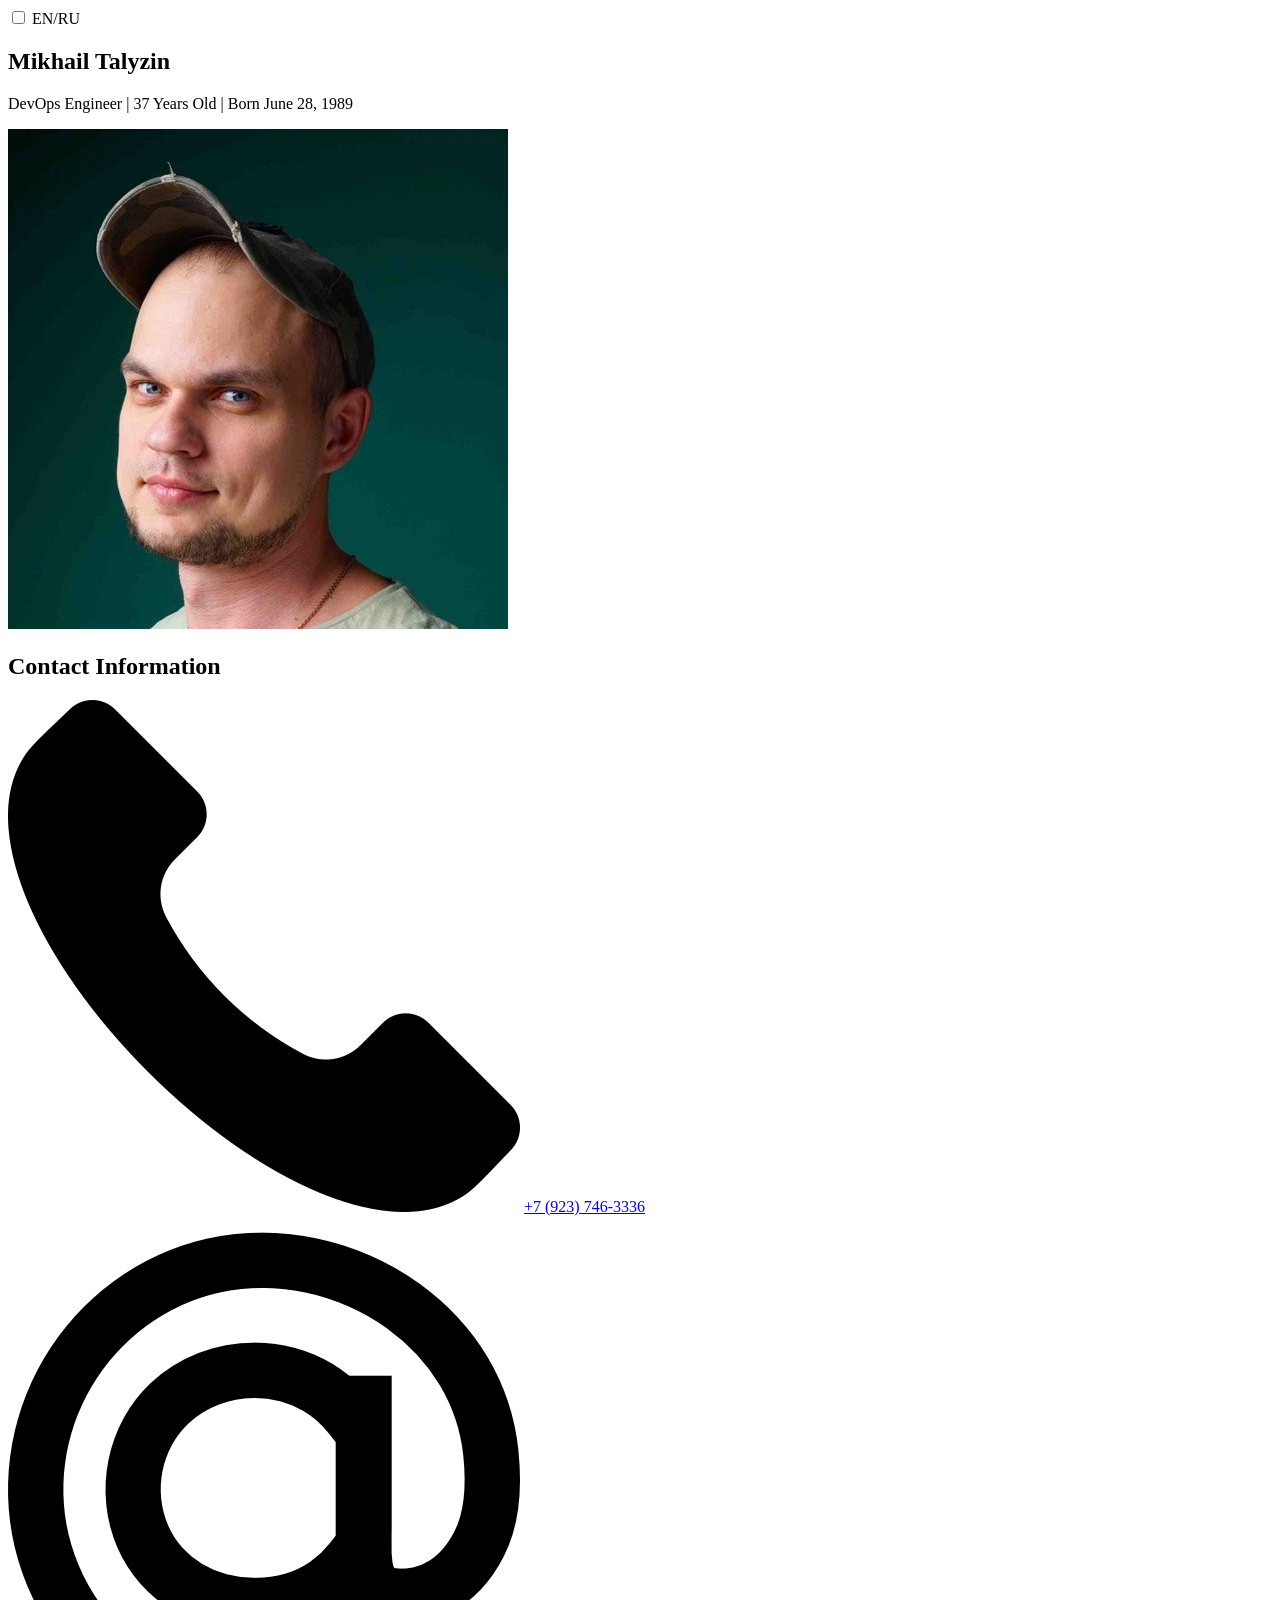
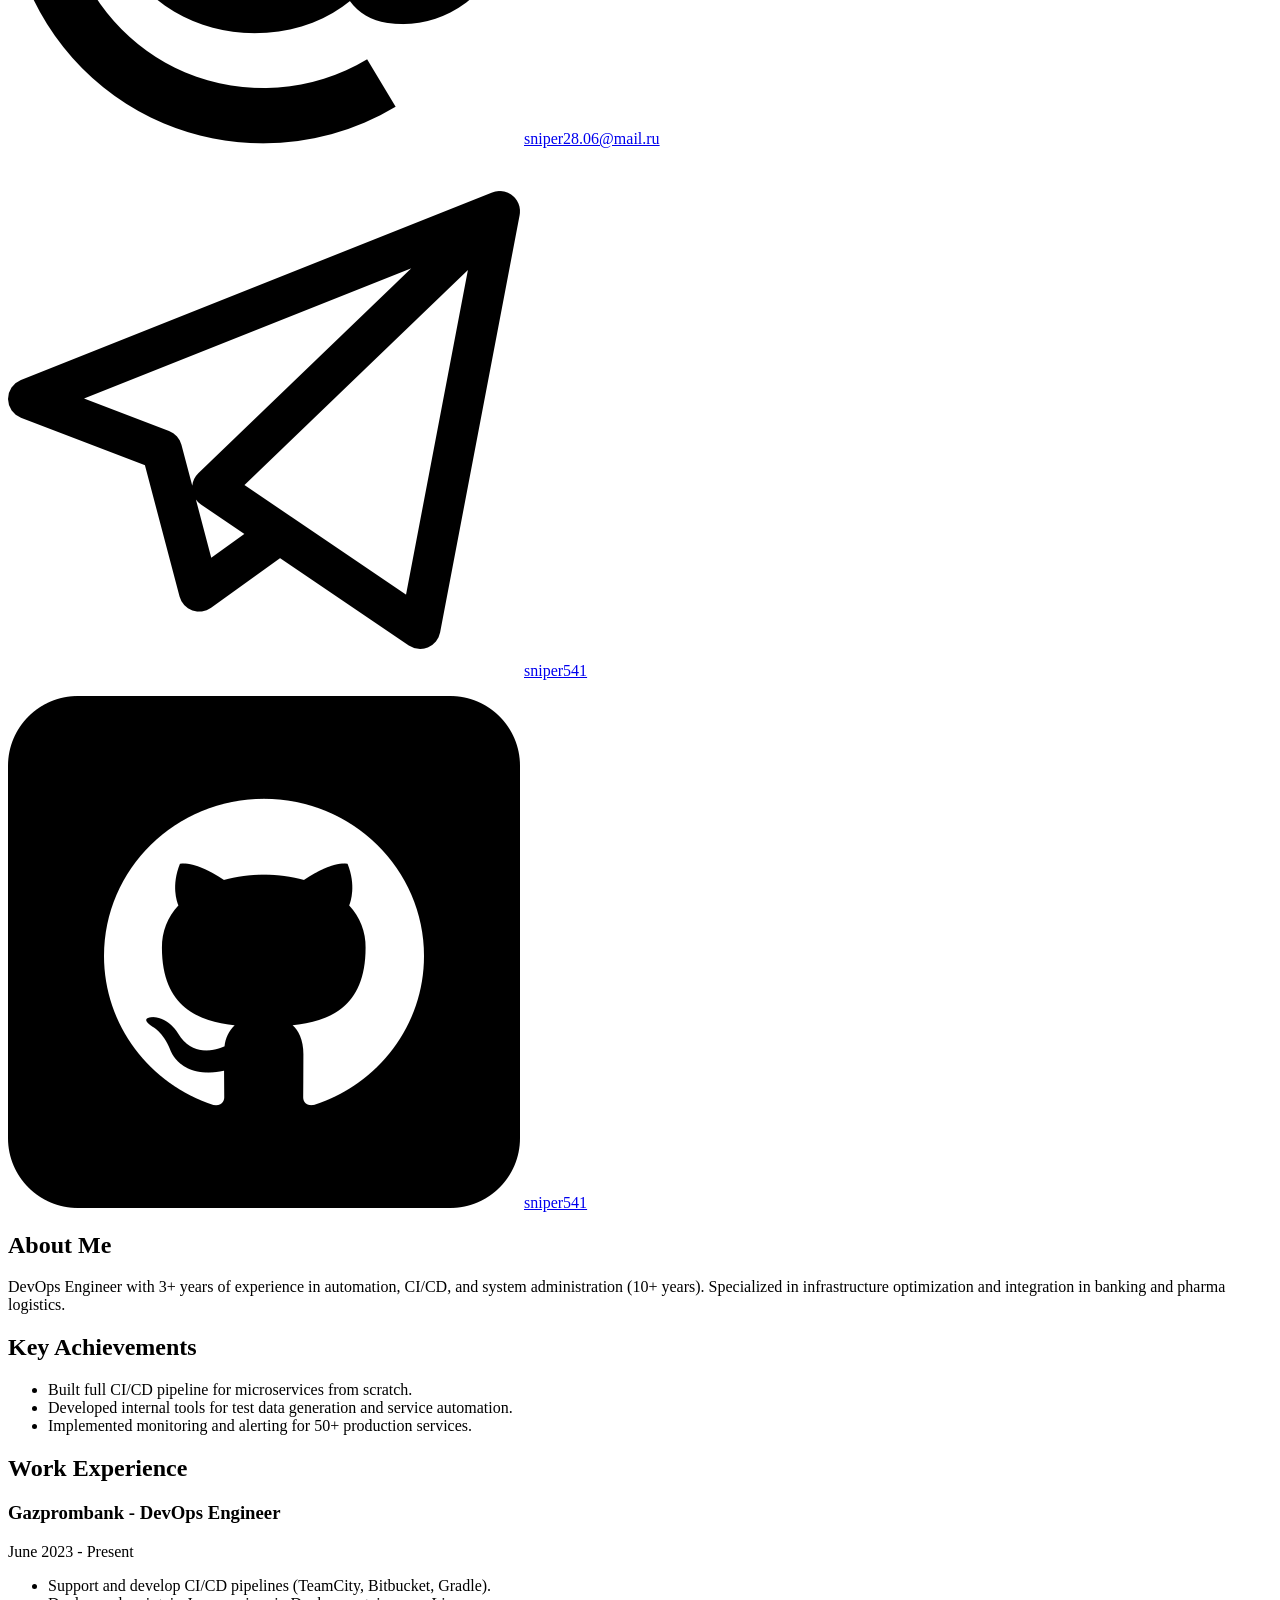
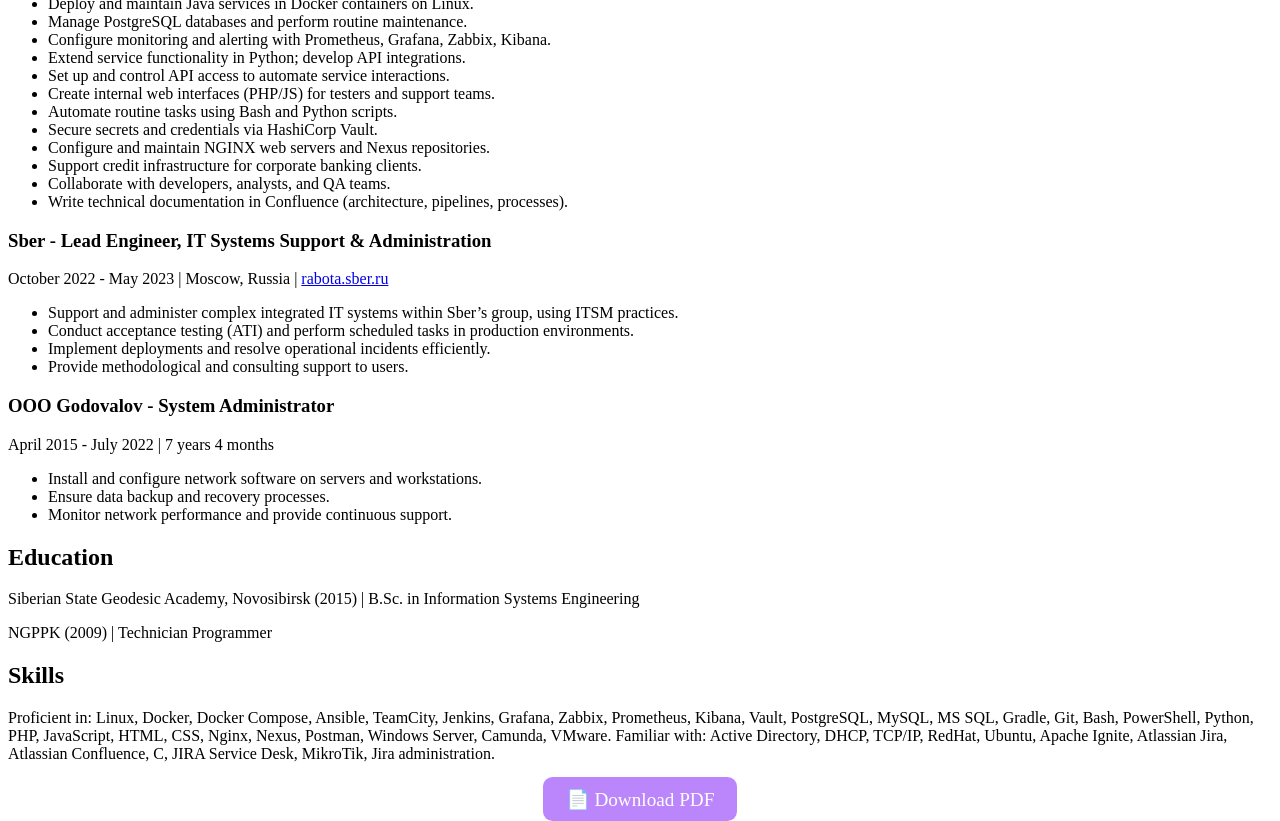
==== site/sites/resume/index.html @ a0df7a13 "Initial sniper541 project" ====
<!DOCTYPE html>
<html lang="en">
<head>
    <meta charset="UTF-8">
    <meta name="viewport" content="width=device-width, initial-scale=1.0">
    <title>Mikhail Talyzin - Resume</title>
    <link href="https://fonts.googleapis.com/css2?family=Roboto:wght@300;400;700&family=Montserrat:wght@400;700&display=swap" rel="stylesheet">
    <link rel="stylesheet" href="/sites/resume/style.css">

<link href="https://unpkg.com/aos@2.3.1/dist/aos.css" rel="stylesheet">
<script src="https://unpkg.com/aos@2.3.1/dist/aos.js"></script>
<script>AOS.init();</script>


<style>
    [data-aos] {
        opacity: 1 !important;
        transform: none !important;
    }
</style>

</head>
<body class="dark-theme">
    <!-- Переключатель языка -->
    <div class="language-toggle">
        <label class="switch">
            <input type="checkbox" id="language-switch">
            <span class="slider"></span>
        </label>
        <span class="language-label">EN/RU</span>
    </div>
    <div class="container">
        <div class="top-row">
            <aside class="loft-aside">
                <header class="loft-header">
                    <h1 class="loft-title" data-en="Mikhail Talyzin" data-ru="Талызин Михаил">Mikhail Talyzin</h1>
                    <p id="age" class="loft-text" data-en="DevOps Engineer | <span class='dynamic-age'></span> Years Old | Born June 28, 1989" data-ru="DevOps-инженер | <span class='dynamic-age'></span> лет | Родился 28 июня 1989 года">DevOps Engineer | <span class="dynamic-age"></span> Years Old | Born June 28, 1989</p>
                </header>
                <div class="photo-frame">
                    <img src="img/photo.jpg" alt="Mikhail Talyzin" class="profile-photo">
                </div>
                <div class="contact-info loft-section">
                    <h2 class="loft-subtitle" data-en="Contact Information" data-ru="Контактная информация">Contact Information</h2>
                    <p><img src="img/phone.png" alt="Phone" class="icon"> <a href="tel:+79237463336" class="contact-link">+7 (923) 746-3336</a></p>
                    <p><img src="img/mail.png" alt="Email" class="icon"> <a href="mailto:sniper28.06@mail.ru" class="contact-link">sniper28.06@mail.ru</a></p>
                    <p><img src="img/telegram.png" alt="Telegram" class="icon"> <a href="https://t.me/sniper541" class="contact-link">sniper541</a></p>
                    <p><img src="img/github.png" alt="Github" class="icon"> <a href="https://github.com/sniper541" class="contact-link">sniper541</a></p>
                </div>
            </aside>
        </div>
        <main class="loft-main">
            <section id="about" class="loft-section" data-aos="fade-up"" data-aos="fade-up">
                <h2 class="loft-subtitle" data-en="About Me" data-ru="О себе">About Me</h2>
                <p class="loft-text" data-en="DevOps Engineer with 3+ years of experience in automation, CI/CD, and system administration (10+ years). Specialized in infrastructure optimization and integration in banking and pharma logistics." data-ru="DevOps-инженер с опытом более 3 лет в автоматизации, CI/CD и более 10 лет в системном администрировании. Специализация — оптимизация инфраструктуры и интеграции в банковской и фарм-логистике.">
                    DevOps Engineer with 3+ years...
                </p>
            </section>
            <section id="achievements" class="loft-section" data-aos="fade-up"" data-aos="fade-up">
                <h2 class="loft-subtitle" data-en="Key Achievements" data-ru="Ключевые достижения">Key Achievements</h2>
                <ul>
                    <li data-en="Built full CI/CD pipeline for microservices from scratch." data-ru="Построил CI/CD пайплайн для микросервисов с нуля.">Built full CI/CD pipeline for microservices from scratch.</li>
                    <li data-en="Developed internal tools for test data generation and service automation." data-ru="Разработал внутренние инструменты для генерации тестовых данных и автоматизации сервисов.">Developed internal tools...</li>
                    <li data-en="Implemented monitoring and alerting for 50+ production services." data-ru="Настроил мониторинг и алертинг для 50+ продакшн-сервисов.">Implemented monitoring and alerting...</li>
                </ul>
            </section>
            <section id="experience" class="loft-section" data-aos="fade-up" experience">
                <h2 class="loft-subtitle" data-en="Work Experience" data-ru="Опыт работы">Work Experience</h2>
                <div class="job">
                    <h3 class="loft-job-title" data-en="Gazprombank - DevOps Engineer" data-ru="Газпромбанк - DevOps инженер">Gazprombank - DevOps Engineer</h3>
                    <p class="loft-job-date">June 2023 - Present</p>
                    <ul>
                        <li data-en="Support and develop CI/CD pipelines (TeamCity, Bitbucket, Gradle)." data-ru="Поддержка и развитие CI/CD пайплайнов (TeamCity, Bitbucket, Gradle).">Support and develop CI/CD pipelines (TeamCity, Bitbucket, Gradle).</li>
                        <li data-en="Deploy and maintain Java services in Docker containers on Linux." data-ru="Развёртывание и сопровождение Java-сервисов в Docker-контейнерах на Linux.">Deploy and maintain Java services in Docker containers on Linux.</li>
                        <li data-en="Manage PostgreSQL databases and perform routine maintenance." data-ru="Сопровождение баз данных PostgreSQL и выполнение регламентных работ.">Manage PostgreSQL databases and perform routine maintenance.</li>
                        <li data-en="Configure monitoring and alerting with Prometheus, Grafana, Zabbix, Kibana." data-ru="Настройка мониторинга и алертинга с использованием Prometheus, Grafana, Zabbix, Kibana.">Configure monitoring and alerting with Prometheus, Grafana, Zabbix, Kibana.</li>
                        <li data-en="Extend service functionality in Python; develop API integrations." data-ru="Доработка функционала сервисов на Python, разработка API-интеграций.">Extend service functionality in Python; develop API integrations.</li>
                        <li data-en="Set up and control API access to automate service interactions." data-ru="Настройка и контроль доступа к API для автоматизации взаимодействия между сервисами.">Set up and control API access to automate service interactions.</li>
                        <li data-en="Create internal web interfaces (PHP/JS) for testers and support teams." data-ru="Разработка внутренних веб-интерфейсов (PHP/JS) для тестировщиков и служб поддержки.">Create internal web interfaces (PHP/JS) for testers and support teams.</li>
                        <li data-en="Automate routine tasks using Bash and Python scripts." data-ru="Автоматизация рутинных задач с помощью скриптов Bash и Python.">Automate routine tasks using Bash and Python scripts.</li>
                        <li data-en="Secure secrets and credentials via HashiCorp Vault." data-ru="Безопасное хранение секретов и учётных данных с помощью HashiCorp Vault.">Secure secrets and credentials via HashiCorp Vault.</li>
                        <li data-en="Configure and maintain NGINX web servers and Nexus repositories." data-ru="Настройка и сопровождение веб-серверов NGINX и репозиториев Nexus.">Configure and maintain NGINX web servers and Nexus repositories.</li>
                        <li data-en="Support credit infrastructure for corporate banking clients." data-ru="Поддержка инфраструктуры кредитного контура для корпоративных клиентов банка.">Support credit infrastructure for corporate banking clients.</li>
                        <li data-en="Collaborate with developers, analysts, and QA teams." data-ru="Взаимодействие с разработчиками, аналитиками и командами QA.">Collaborate with developers, analysts, and QA teams.</li>
                        <li data-en="Write technical documentation in Confluence (architecture, pipelines, processes)." data-ru="Ведение технической документации в Confluence (архитектура, пайплайны, процессы)."></li>
                    </ul>
                </div>
                <div class="job">
                    <h3 class="loft-job-title" data-en="Sber - Lead Engineer, IT Systems Support & Administration" data-ru="Сбер - Ведущий инженер, поддержка и администрирование ИТ-систем">Sber - Lead Engineer, IT Systems Support & Administration</h3>
                    <p class="loft-job-date">October 2022 - May 2023 | Moscow, Russia | <a href="https://rabota.sber.ru/" class="loft-link" target="_blank">rabota.sber.ru</a></p>
                    <ul>
                        <li data-en="Support and administer complex integrated IT systems within Sber’s group, using ITSM practices." data-ru="Поддержка и администрирование сложных интегрированных ИТ-систем группы Сбера с использованием практик ITSM.">Support and administer complex integrated IT systems within Sber’s group, using ITSM practices.</li>
                        <li data-en="Conduct acceptance testing (ATI) and perform scheduled tasks in production environments." data-ru="Проведение приемо-сдаточных испытаний (ПСИ) и выполнение регламентных задач в производственных средах.">Conduct acceptance testing (ATI) and perform scheduled tasks in production environments.</li>
                        <li data-en="Implement deployments and resolve operational incidents efficiently." data-ru="Внедрение деплоев и оперативное устранение инцидентов в производственной среде.">Implement deployments and resolve operational incidents efficiently.</li>
                        <li data-en="Provide methodological and consulting support to users." data-ru="Методологическая и консультационная поддержка пользователей.">Provide methodological and consulting support to users.</li>
                    </ul>
                </div>
                <div class="job">
                    <h3 class="loft-job-title" data-en="OOO Godovalov - System Administrator" data-ru="ООО Годовалов - Системный администратор">OOO Godovalov - System Administrator</h3>
                    <p class="loft-job-date">April 2015 - July 2022 | 7 years 4 months</p>
                    <ul>
                        <li data-en="Install and configure network software on servers and workstations." data-ru="Установка и настройка сетевого ПО на серверах и рабочих станциях.">Install and configure network software on servers and workstations.</li>
                        <li data-en="Ensure data backup and recovery processes." data-ru="Обеспечение процессов резервного копирования и восстановления данных.">Ensure data backup and recovery processes.</li>
                        <li data-en="Monitor network performance and provide continuous support." data-ru="Мониторинг производительности сети и предоставление постоянной поддержки.">Monitor network performance and provide continuous support.</li>
                    </ul>
                </div>
            </section>
            <section id="education" class="loft-section" data-aos="fade-up" education">
                <h2 class="loft-subtitle" data-en="Education" data-ru="Образование">Education</h2>
                <p class="loft-text" data-en="Siberian State Geodesic Academy, Novosibirsk (2015) | B.Sc. in Information Systems Engineering" data-ru="Сибирская государственная геодезическая академия, Новосибирск (2015) | Инженер информационных систем">Siberian State Geodesic Academy, Novosibirsk (2015) | B.Sc. in Information Systems Engineering</p>
                <p class="loft-text" data-en="NGPPK (2009) | Technician Programmer" data-ru="НГППК (2009) | Техник-программист">NGPPK (2009) | Technician Programmer</p>
            </section>
            <section id="skills" class="loft-section" data-aos="fade-up" skills">
                <h2 class="loft-subtitle" data-en="Skills" data-ru="Навыки">Skills</h2>
                <p class="loft-text">
                    Proficient in: Linux, Docker, Docker Compose, Ansible, TeamCity, Jenkins, Grafana, Zabbix, Prometheus, Kibana, Vault, PostgreSQL, MySQL, MS SQL, Gradle, Git, Bash, PowerShell, Python, PHP, JavaScript, HTML, CSS, Nginx, Nexus, Postman, Windows Server, Camunda, VMware.
                    Familiar with: Active Directory, DHCP, TCP/IP, RedHat, Ubuntu, Apache Ignite, Atlassian Jira, Atlassian Confluence, C, JIRA Service Desk, MikroTik, Jira administration.
                </p>
            </section>
            <div style="text-align: center; margin-top: 1.5em;" data-aos="zoom-in">
                <a href="resume.pdf" class="loft-link" style="font-size: 1.2em; padding: 0.6em 1.2em; background: #bb86fc; color: white; border-radius: 0.5em; text-decoration: none;">
                    📄 Download PDF
                </a>
            </div>
        </main>
    </div>

    <script>
        // Функция для расчета актуального возраста
        function calculateAge(birthDate) {
            const birth = new Date(birthDate);
            const today = new Date();
            let age = today.getFullYear() - birth.getFullYear();
            const monthDiff = today.getMonth() - birth.getMonth();
            if (monthDiff < 0 || (monthDiff === 0 && today.getDate() < birth.getDate())) {
                age--;
            }
            return age;
        }

        // Устанавливаем актуальный возраст на основе даты рождения (June 28, 1989)
        document.addEventListener('DOMContentLoaded', () => {
            const birthDate = '1989-06-28';
            const ageElement = document.querySelector('.dynamic-age');
            if (ageElement) {
                const age = calculateAge(birthDate);
                ageElement.textContent = age; // Устанавливаем актуальный возраст (на 03.03.2025 будет 35)
            }

            // Плавная прокрутка для навигации
            const navLinks = document.querySelectorAll('.nav-link');
            navLinks.forEach(link => {
                link.addEventListener('click', (e) => {
                    e.preventDefault();
                    const targetId = link.getAttribute('href').substring(1);
                    const targetElement = document.getElementById(targetId);
                    if (targetElement) {
                        targetElement.scrollIntoView({
                            behavior: 'smooth',
                            block: 'start'
                        });
                    }
                });
            });

            // Отслеживание активной секции
            const sections = document.querySelectorAll('section[id]');
            const navItems = document.querySelectorAll('.nav-link');

            function updateActiveNav() {
                let current = '';
                sections.forEach(section => {
                    const sectionTop = section.offsetTop;
                    const sectionHeight = section.clientHeight;
                    if (window.pageYOffset >= (sectionTop - 200)) {
                        current = section.getAttribute('id');
                    }
                });

                navItems.forEach(item => {
                    item.classList.remove('active');
                    if (item.getAttribute('href') === `#${current}`) {
                        item.classList.add('active');
                    }
                });
            }

            window.addEventListener('scroll', updateActiveNav);
            updateActiveNav(); // Инициализация

            // Переключение языка
            const languageSwitch = document.getElementById('language-switch');
            const elements = document.querySelectorAll('[data-en], [data-ru]');

            function toggleLanguage() {
                const isRussian = languageSwitch.checked;
                elements.forEach(element => {
                    const enText = element.getAttribute('data-en');
                    const ruText = element.getAttribute('data-ru');
                    console.log('Переключаем язык:', { isRussian, enText, ruText }); // Логирование для отладки
                    // Обрабатываем текст для элемента с возрастом, сохраняя span для dynamic-age
                    if (element.id === 'age') {
                        const age = document.querySelector('.dynamic-age').textContent;
                        const enMatch = enText.match(/<span class='dynamic-age'><\/span>/);
                        const ruMatch = ruText.match(/<span class='dynamic-age'><\/span>/);
                        if (enMatch && ruMatch) {
                            element.innerHTML = isRussian ? 
                                ruText.replace('<span class=\'dynamic-age\'></span>', `<span class='dynamic-age'>${age}</span>`) :
                                enText.replace('<span class=\'dynamic-age\'></span>', `<span class='dynamic-age'>${age}</span>`);
                        }
                    } else {
                        element.textContent = isRussian ? ruText : enText;
                    }
                });
                document.documentElement.lang = isRussian ? 'ru' : 'en';
            }

            languageSwitch.addEventListener('change', toggleLanguage);
            toggleLanguage(); // Устанавливаем начальный язык (английский)
        });
    </script>
</body>
</html>
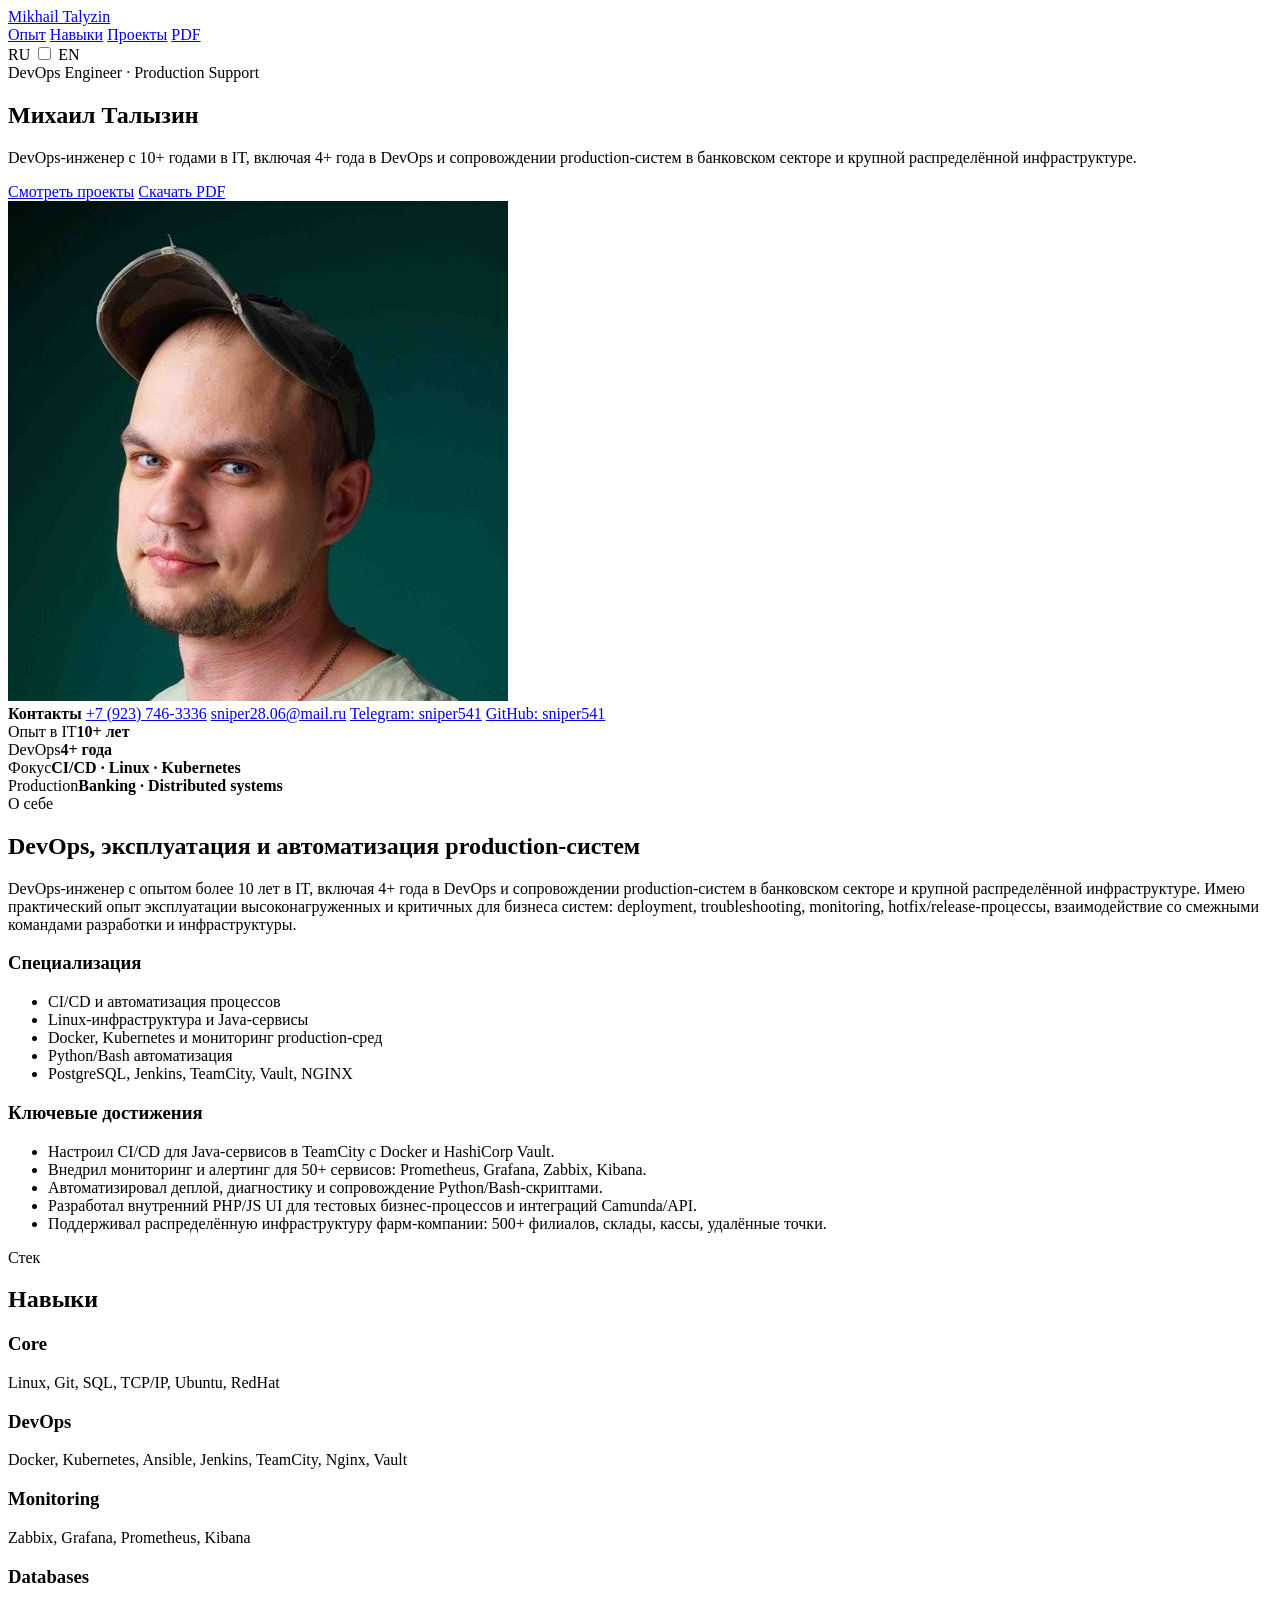
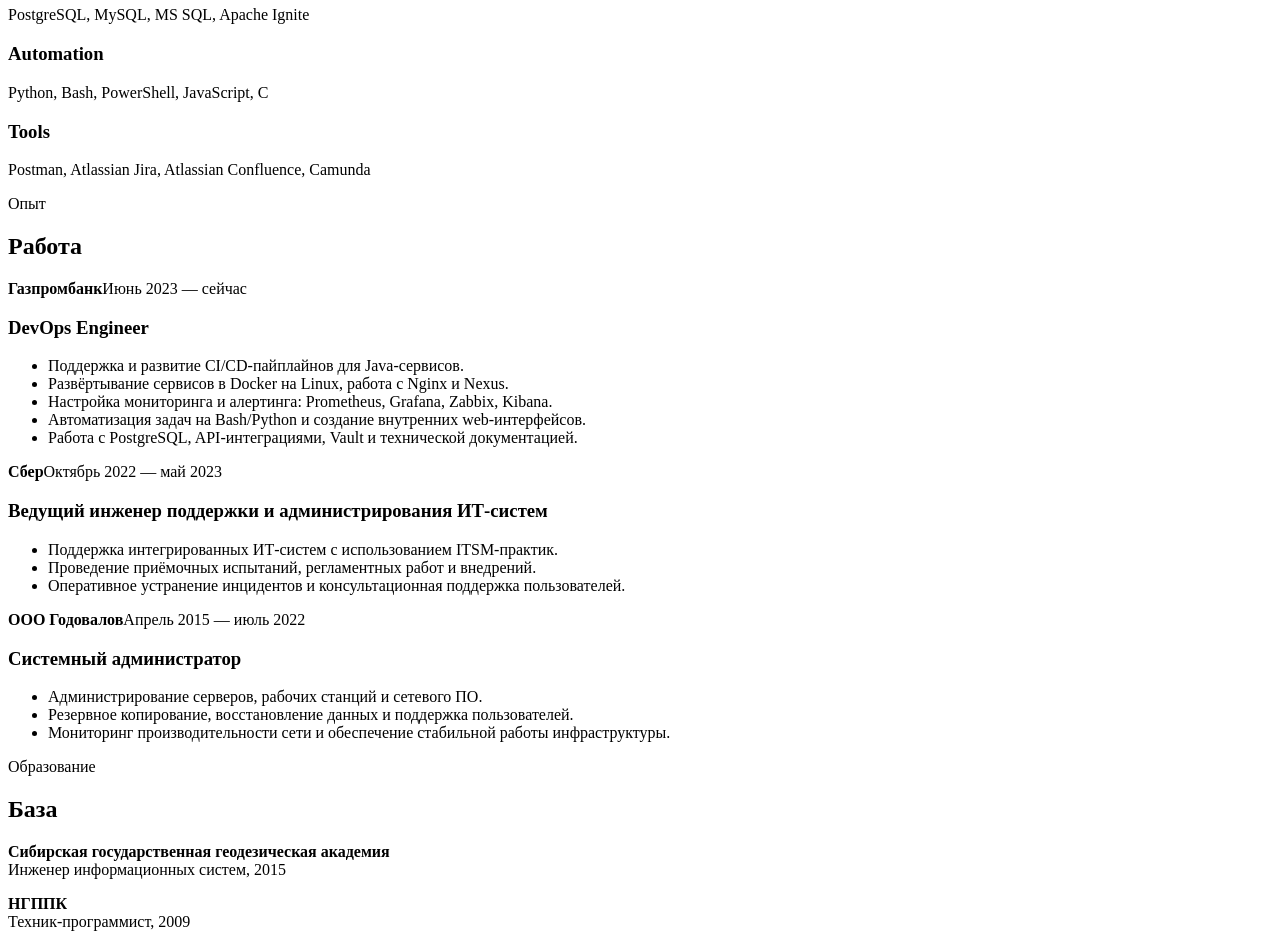
==== commit 56e91718: "new" ====
--- a/site/sites/resume/index.html
+++ b/site/sites/resume/index.html
@@ -1,222 +1,177 @@
 <!DOCTYPE html>
-<html lang="en">
+<html lang="ru">
 <head>
     <meta charset="UTF-8">
     <meta name="viewport" content="width=device-width, initial-scale=1.0">
-    <title>Mikhail Talyzin - Resume</title>
-    <link href="https://fonts.googleapis.com/css2?family=Roboto:wght@300;400;700&family=Montserrat:wght@400;700&display=swap" rel="stylesheet">
-    <link rel="stylesheet" href="/sites/resume/style.css">
+    <title>Михаил Талызин — DevOps Engineer</title>
+    <meta name="description" content="Резюме Михаила Талызина: DevOps, Linux, CI/CD, Docker, Kubernetes, мониторинг, автоматизация и production-системы.">
+    <link rel="stylesheet" href="/sites/resume/style.css?v=4">
+</head>
+<body>
+    <header class="topbar">
+        <a class="brand" href="/resume/">Mikhail Talyzin</a>
+        <nav class="topnav" aria-label="Навигация">
+            <a href="#experience" data-ru="Опыт" data-en="Experience">Опыт</a>
+            <a href="#skills" data-ru="Навыки" data-en="Skills">Навыки</a>
+            <a href="/projects/" data-ru="Проекты" data-en="Projects">Проекты</a>
+            <a href="resume.pdf">PDF</a>
+        </nav>
+        <label class="language-toggle" aria-label="Переключить язык">
+            <span>RU</span>
+            <input id="languageSwitch" type="checkbox">
+            <i></i>
+            <span>EN</span>
+        </label>
+    </header>
 
-<link href="https://unpkg.com/aos@2.3.1/dist/aos.css" rel="stylesheet">
-<script src="https://unpkg.com/aos@2.3.1/dist/aos.js"></script>
-<script>AOS.init();</script>
-
-
-<style>
-    [data-aos] {
-        opacity: 1 !important;
-        transform: none !important;
-    }
-</style>
-
-</head>
-<body class="dark-theme">
-    <!-- Переключатель языка -->
-    <div class="language-toggle">
-        <label class="switch">
-            <input type="checkbox" id="language-switch">
-            <span class="slider"></span>
-        </label>
-        <span class="language-label">EN/RU</span>
-    </div>
-    <div class="container">
-        <div class="top-row">
-            <aside class="loft-aside">
-                <header class="loft-header">
-                    <h1 class="loft-title" data-en="Mikhail Talyzin" data-ru="Талызин Михаил">Mikhail Talyzin</h1>
-                    <p id="age" class="loft-text" data-en="DevOps Engineer | <span class='dynamic-age'></span> Years Old | Born June 28, 1989" data-ru="DevOps-инженер | <span class='dynamic-age'></span> лет | Родился 28 июня 1989 года">DevOps Engineer | <span class="dynamic-age"></span> Years Old | Born June 28, 1989</p>
-                </header>
-                <div class="photo-frame">
-                    <img src="img/photo.jpg" alt="Mikhail Talyzin" class="profile-photo">
+    <main>
+        <section class="hero">
+            <div class="hero-copy">
+                <span class="eyebrow" data-ru="DevOps Engineer · Production Support" data-en="DevOps Engineer · Production Support">DevOps Engineer · Production Support</span>
+                <h1 data-ru="Михаил Талызин" data-en="Mikhail Talyzin">Михаил Талызин</h1>
+                <p class="lead" data-ru="DevOps-инженер с 10+ годами в IT, включая 4+ года в DevOps и сопровождении production-систем в банковском секторе и крупной распределённой инфраструктуре." data-en="DevOps engineer with 10+ years in IT, including 4+ years in DevOps and production support for banking systems and large distributed infrastructure.">DevOps-инженер с 10+ годами в IT, включая 4+ года в DevOps и сопровождении production-систем в банковском секторе и крупной распределённой инфраструктуре.</p>
+                <div class="hero-actions">
+                    <a class="btn primary" href="/projects/" data-ru="Смотреть проекты" data-en="View projects">Смотреть проекты</a>
+                    <a class="btn" href="resume.pdf" data-ru="Скачать PDF" data-en="Download PDF">Скачать PDF</a>
                 </div>
-                <div class="contact-info loft-section">
-                    <h2 class="loft-subtitle" data-en="Contact Information" data-ru="Контактная информация">Contact Information</h2>
-                    <p><img src="img/phone.png" alt="Phone" class="icon"> <a href="tel:+79237463336" class="contact-link">+7 (923) 746-3336</a></p>
-                    <p><img src="img/mail.png" alt="Email" class="icon"> <a href="mailto:sniper28.06@mail.ru" class="contact-link">sniper28.06@mail.ru</a></p>
-                    <p><img src="img/telegram.png" alt="Telegram" class="icon"> <a href="https://t.me/sniper541" class="contact-link">sniper541</a></p>
-                    <p><img src="img/github.png" alt="Github" class="icon"> <a href="https://github.com/sniper541" class="contact-link">sniper541</a></p>
+            </div>
+            <aside class="profile-card" aria-label="Контакты">
+                <img class="profile-photo" src="img/photo.jpg" alt="Михаил Талызин">
+                <div>
+                    <strong data-ru="Контакты" data-en="Contacts">Контакты</strong>
+                    <a href="tel:+79237463336">+7 (923) 746-3336</a>
+                    <a href="mailto:sniper28.06@mail.ru">sniper28.06@mail.ru</a>
+                    <a href="https://t.me/sniper541" target="_blank" rel="noreferrer">Telegram: sniper541</a>
+                    <a href="https://github.com/sniper541" target="_blank" rel="noreferrer">GitHub: sniper541</a>
                 </div>
             </aside>
-        </div>
-        <main class="loft-main">
-            <section id="about" class="loft-section" data-aos="fade-up"" data-aos="fade-up">
-                <h2 class="loft-subtitle" data-en="About Me" data-ru="О себе">About Me</h2>
-                <p class="loft-text" data-en="DevOps Engineer with 3+ years of experience in automation, CI/CD, and system administration (10+ years). Specialized in infrastructure optimization and integration in banking and pharma logistics." data-ru="DevOps-инженер с опытом более 3 лет в автоматизации, CI/CD и более 10 лет в системном администрировании. Специализация — оптимизация инфраструктуры и интеграции в банковской и фарм-логистике.">
-                    DevOps Engineer with 3+ years...
-                </p>
-            </section>
-            <section id="achievements" class="loft-section" data-aos="fade-up"" data-aos="fade-up">
-                <h2 class="loft-subtitle" data-en="Key Achievements" data-ru="Ключевые достижения">Key Achievements</h2>
-                <ul>
-                    <li data-en="Built full CI/CD pipeline for microservices from scratch." data-ru="Построил CI/CD пайплайн для микросервисов с нуля.">Built full CI/CD pipeline for microservices from scratch.</li>
-                    <li data-en="Developed internal tools for test data generation and service automation." data-ru="Разработал внутренние инструменты для генерации тестовых данных и автоматизации сервисов.">Developed internal tools...</li>
-                    <li data-en="Implemented monitoring and alerting for 50+ production services." data-ru="Настроил мониторинг и алертинг для 50+ продакшн-сервисов.">Implemented monitoring and alerting...</li>
-                </ul>
-            </section>
-            <section id="experience" class="loft-section" data-aos="fade-up" experience">
-                <h2 class="loft-subtitle" data-en="Work Experience" data-ru="Опыт работы">Work Experience</h2>
-                <div class="job">
-                    <h3 class="loft-job-title" data-en="Gazprombank - DevOps Engineer" data-ru="Газпромбанк - DevOps инженер">Gazprombank - DevOps Engineer</h3>
-                    <p class="loft-job-date">June 2023 - Present</p>
+        </section>
+
+        <section class="quick-facts" aria-label="Коротко">
+            <article><span data-ru="Опыт в IT" data-en="IT experience">Опыт в IT</span><strong>10+ лет</strong></article>
+            <article><span data-ru="DevOps" data-en="DevOps">DevOps</span><strong>4+ года</strong></article>
+            <article><span data-ru="Фокус" data-en="Focus">Фокус</span><strong>CI/CD · Linux · Kubernetes</strong></article>
+            <article><span data-ru="Production" data-en="Production">Production</span><strong>Banking · Distributed systems</strong></article>
+        </section>
+
+        <section class="section about-section">
+            <div class="section-head">
+                <span class="eyebrow" data-ru="О себе" data-en="About">О себе</span>
+                <h2 data-ru="DevOps, эксплуатация и автоматизация production-систем" data-en="DevOps, operations and production automation">DevOps, эксплуатация и автоматизация production-систем</h2>
+            </div>
+            <div class="about-grid">
+                <article class="about-card wide">
+                    <p data-ru="DevOps-инженер с опытом более 10 лет в IT, включая 4+ года в DevOps и сопровождении production-систем в банковском секторе и крупной распределённой инфраструктуре. Имею практический опыт эксплуатации высоконагруженных и критичных для бизнеса систем: deployment, troubleshooting, monitoring, hotfix/release-процессы, взаимодействие со смежными командами разработки и инфраструктуры." data-en="DevOps engineer with more than 10 years in IT, including 4+ years in DevOps and production support for banking systems and large distributed infrastructure. Practical experience with business-critical systems: deployment, troubleshooting, monitoring, hotfix/release processes and collaboration with development and infrastructure teams.">DevOps-инженер с опытом более 10 лет в IT, включая 4+ года в DevOps и сопровождении production-систем в банковском секторе и крупной распределённой инфраструктуре. Имею практический опыт эксплуатации высоконагруженных и критичных для бизнеса систем: deployment, troubleshooting, monitoring, hotfix/release-процессы, взаимодействие со смежными командами разработки и инфраструктуры.</p>
+                </article>
+                <article class="about-card">
+                    <h3 data-ru="Специализация" data-en="Specialization">Специализация</h3>
                     <ul>
-                        <li data-en="Support and develop CI/CD pipelines (TeamCity, Bitbucket, Gradle)." data-ru="Поддержка и развитие CI/CD пайплайнов (TeamCity, Bitbucket, Gradle).">Support and develop CI/CD pipelines (TeamCity, Bitbucket, Gradle).</li>
-                        <li data-en="Deploy and maintain Java services in Docker containers on Linux." data-ru="Развёртывание и сопровождение Java-сервисов в Docker-контейнерах на Linux.">Deploy and maintain Java services in Docker containers on Linux.</li>
-                        <li data-en="Manage PostgreSQL databases and perform routine maintenance." data-ru="Сопровождение баз данных PostgreSQL и выполнение регламентных работ.">Manage PostgreSQL databases and perform routine maintenance.</li>
-                        <li data-en="Configure monitoring and alerting with Prometheus, Grafana, Zabbix, Kibana." data-ru="Настройка мониторинга и алертинга с использованием Prometheus, Grafana, Zabbix, Kibana.">Configure monitoring and alerting with Prometheus, Grafana, Zabbix, Kibana.</li>
-                        <li data-en="Extend service functionality in Python; develop API integrations." data-ru="Доработка функционала сервисов на Python, разработка API-интеграций.">Extend service functionality in Python; develop API integrations.</li>
-                        <li data-en="Set up and control API access to automate service interactions." data-ru="Настройка и контроль доступа к API для автоматизации взаимодействия между сервисами.">Set up and control API access to automate service interactions.</li>
-                        <li data-en="Create internal web interfaces (PHP/JS) for testers and support teams." data-ru="Разработка внутренних веб-интерфейсов (PHP/JS) для тестировщиков и служб поддержки.">Create internal web interfaces (PHP/JS) for testers and support teams.</li>
-                        <li data-en="Automate routine tasks using Bash and Python scripts." data-ru="Автоматизация рутинных задач с помощью скриптов Bash и Python.">Automate routine tasks using Bash and Python scripts.</li>
-                        <li data-en="Secure secrets and credentials via HashiCorp Vault." data-ru="Безопасное хранение секретов и учётных данных с помощью HashiCorp Vault.">Secure secrets and credentials via HashiCorp Vault.</li>
-                        <li data-en="Configure and maintain NGINX web servers and Nexus repositories." data-ru="Настройка и сопровождение веб-серверов NGINX и репозиториев Nexus.">Configure and maintain NGINX web servers and Nexus repositories.</li>
-                        <li data-en="Support credit infrastructure for corporate banking clients." data-ru="Поддержка инфраструктуры кредитного контура для корпоративных клиентов банка.">Support credit infrastructure for corporate banking clients.</li>
-                        <li data-en="Collaborate with developers, analysts, and QA teams." data-ru="Взаимодействие с разработчиками, аналитиками и командами QA.">Collaborate with developers, analysts, and QA teams.</li>
-                        <li data-en="Write technical documentation in Confluence (architecture, pipelines, processes)." data-ru="Ведение технической документации в Confluence (архитектура, пайплайны, процессы)."></li>
+                        <li data-ru="CI/CD и автоматизация процессов" data-en="CI/CD and process automation">CI/CD и автоматизация процессов</li>
+                        <li data-ru="Linux-инфраструктура и Java-сервисы" data-en="Linux infrastructure and Java services">Linux-инфраструктура и Java-сервисы</li>
+                        <li data-ru="Docker, Kubernetes и мониторинг production-сред" data-en="Docker, Kubernetes and production monitoring">Docker, Kubernetes и мониторинг production-сред</li>
+                        <li data-ru="Python/Bash автоматизация" data-en="Python/Bash automation">Python/Bash автоматизация</li>
+                        <li data-ru="PostgreSQL, Jenkins, TeamCity, Vault, NGINX" data-en="PostgreSQL, Jenkins, TeamCity, Vault, NGINX">PostgreSQL, Jenkins, TeamCity, Vault, NGINX</li>
                     </ul>
-                </div>
-                <div class="job">
-                    <h3 class="loft-job-title" data-en="Sber - Lead Engineer, IT Systems Support & Administration" data-ru="Сбер - Ведущий инженер, поддержка и администрирование ИТ-систем">Sber - Lead Engineer, IT Systems Support & Administration</h3>
-                    <p class="loft-job-date">October 2022 - May 2023 | Moscow, Russia | <a href="https://rabota.sber.ru/" class="loft-link" target="_blank">rabota.sber.ru</a></p>
+                </article>
+                <article class="about-card">
+                    <h3 data-ru="Ключевые достижения" data-en="Key achievements">Ключевые достижения</h3>
                     <ul>
-                        <li data-en="Support and administer complex integrated IT systems within Sber’s group, using ITSM practices." data-ru="Поддержка и администрирование сложных интегрированных ИТ-систем группы Сбера с использованием практик ITSM.">Support and administer complex integrated IT systems within Sber’s group, using ITSM practices.</li>
-                        <li data-en="Conduct acceptance testing (ATI) and perform scheduled tasks in production environments." data-ru="Проведение приемо-сдаточных испытаний (ПСИ) и выполнение регламентных задач в производственных средах.">Conduct acceptance testing (ATI) and perform scheduled tasks in production environments.</li>
-                        <li data-en="Implement deployments and resolve operational incidents efficiently." data-ru="Внедрение деплоев и оперативное устранение инцидентов в производственной среде.">Implement deployments and resolve operational incidents efficiently.</li>
-                        <li data-en="Provide methodological and consulting support to users." data-ru="Методологическая и консультационная поддержка пользователей.">Provide methodological and consulting support to users.</li>
+                        <li data-ru="Настроил CI/CD для Java-сервисов в TeamCity с Docker и HashiCorp Vault." data-en="Built CI/CD for Java services in TeamCity with Docker and HashiCorp Vault.">Настроил CI/CD для Java-сервисов в TeamCity с Docker и HashiCorp Vault.</li>
+                        <li data-ru="Внедрил мониторинг и алертинг для 50+ сервисов: Prometheus, Grafana, Zabbix, Kibana." data-en="Implemented monitoring and alerting for 50+ services: Prometheus, Grafana, Zabbix, Kibana.">Внедрил мониторинг и алертинг для 50+ сервисов: Prometheus, Grafana, Zabbix, Kibana.</li>
+                        <li data-ru="Автоматизировал деплой, диагностику и сопровождение Python/Bash-скриптами." data-en="Automated deployment, diagnostics and support routines with Python/Bash scripts.">Автоматизировал деплой, диагностику и сопровождение Python/Bash-скриптами.</li>
+                        <li data-ru="Разработал внутренний PHP/JS UI для тестовых бизнес-процессов и интеграций Camunda/API." data-en="Built an internal PHP/JS UI for test business processes and Camunda/API integrations.">Разработал внутренний PHP/JS UI для тестовых бизнес-процессов и интеграций Camunda/API.</li>
+                        <li data-ru="Поддерживал распределённую инфраструктуру фарм-компании: 500+ филиалов, склады, кассы, удалённые точки." data-en="Supported distributed pharma infrastructure: 500+ branches, warehouses, POS equipment and remote sites.">Поддерживал распределённую инфраструктуру фарм-компании: 500+ филиалов, склады, кассы, удалённые точки.</li>
                     </ul>
-                </div>
-                <div class="job">
-                    <h3 class="loft-job-title" data-en="OOO Godovalov - System Administrator" data-ru="ООО Годовалов - Системный администратор">OOO Godovalov - System Administrator</h3>
-                    <p class="loft-job-date">April 2015 - July 2022 | 7 years 4 months</p>
-                    <ul>
-                        <li data-en="Install and configure network software on servers and workstations." data-ru="Установка и настройка сетевого ПО на серверах и рабочих станциях.">Install and configure network software on servers and workstations.</li>
-                        <li data-en="Ensure data backup and recovery processes." data-ru="Обеспечение процессов резервного копирования и восстановления данных.">Ensure data backup and recovery processes.</li>
-                        <li data-en="Monitor network performance and provide continuous support." data-ru="Мониторинг производительности сети и предоставление постоянной поддержки.">Monitor network performance and provide continuous support.</li>
-                    </ul>
-                </div>
-            </section>
-            <section id="education" class="loft-section" data-aos="fade-up" education">
-                <h2 class="loft-subtitle" data-en="Education" data-ru="Образование">Education</h2>
-                <p class="loft-text" data-en="Siberian State Geodesic Academy, Novosibirsk (2015) | B.Sc. in Information Systems Engineering" data-ru="Сибирская государственная геодезическая академия, Новосибирск (2015) | Инженер информационных систем">Siberian State Geodesic Academy, Novosibirsk (2015) | B.Sc. in Information Systems Engineering</p>
-                <p class="loft-text" data-en="NGPPK (2009) | Technician Programmer" data-ru="НГППК (2009) | Техник-программист">NGPPK (2009) | Technician Programmer</p>
-            </section>
-            <section id="skills" class="loft-section" data-aos="fade-up" skills">
-                <h2 class="loft-subtitle" data-en="Skills" data-ru="Навыки">Skills</h2>
-                <p class="loft-text">
-                    Proficient in: Linux, Docker, Docker Compose, Ansible, TeamCity, Jenkins, Grafana, Zabbix, Prometheus, Kibana, Vault, PostgreSQL, MySQL, MS SQL, Gradle, Git, Bash, PowerShell, Python, PHP, JavaScript, HTML, CSS, Nginx, Nexus, Postman, Windows Server, Camunda, VMware.
-                    Familiar with: Active Directory, DHCP, TCP/IP, RedHat, Ubuntu, Apache Ignite, Atlassian Jira, Atlassian Confluence, C, JIRA Service Desk, MikroTik, Jira administration.
-                </p>
-            </section>
-            <div style="text-align: center; margin-top: 1.5em;" data-aos="zoom-in">
-                <a href="resume.pdf" class="loft-link" style="font-size: 1.2em; padding: 0.6em 1.2em; background: #bb86fc; color: white; border-radius: 0.5em; text-decoration: none;">
-                    📄 Download PDF
-                </a>
+                </article>
             </div>
-        </main>
-    </div>
+        </section>
+
+        <section id="skills" class="section">
+            <div class="section-head">
+                <span class="eyebrow" data-ru="Стек" data-en="Stack">Стек</span>
+                <h2 data-ru="Навыки" data-en="Skills">Навыки</h2>
+            </div>
+            <div class="skills-grid">
+                <article><h3>Core</h3><p>Linux, Git, SQL, TCP/IP, Ubuntu, RedHat</p></article>
+                <article><h3>DevOps</h3><p>Docker, Kubernetes, Ansible, Jenkins, TeamCity, Nginx, Vault</p></article>
+                <article><h3>Monitoring</h3><p>Zabbix, Grafana, Prometheus, Kibana</p></article>
+                <article><h3>Databases</h3><p>PostgreSQL, MySQL, MS SQL, Apache Ignite</p></article>
+                <article><h3>Automation</h3><p>Python, Bash, PowerShell, JavaScript, C</p></article>
+                <article><h3>Tools</h3><p>Postman, Atlassian Jira, Atlassian Confluence, Camunda</p></article>
+            </div>
+        </section>
+
+        <section id="experience" class="section">
+            <div class="section-head">
+                <span class="eyebrow" data-ru="Опыт" data-en="Experience">Опыт</span>
+                <h2 data-ru="Работа" data-en="Work experience">Работа</h2>
+            </div>
+            <div class="timeline">
+                <article class="job">
+                    <div class="job-meta"><strong>Газпромбанк</strong><span>Июнь 2023 — сейчас</span></div>
+                    <div class="job-body">
+                        <h3>DevOps Engineer</h3>
+                        <ul>
+                            <li>Поддержка и развитие CI/CD-пайплайнов для Java-сервисов.</li>
+                            <li>Развёртывание сервисов в Docker на Linux, работа с Nginx и Nexus.</li>
+                            <li>Настройка мониторинга и алертинга: Prometheus, Grafana, Zabbix, Kibana.</li>
+                            <li>Автоматизация задач на Bash/Python и создание внутренних web-интерфейсов.</li>
+                            <li>Работа с PostgreSQL, API-интеграциями, Vault и технической документацией.</li>
+                        </ul>
+                    </div>
+                </article>
+                <article class="job">
+                    <div class="job-meta"><strong>Сбер</strong><span>Октябрь 2022 — май 2023</span></div>
+                    <div class="job-body">
+                        <h3>Ведущий инженер поддержки и администрирования ИТ-систем</h3>
+                        <ul>
+                            <li>Поддержка интегрированных ИТ-систем с использованием ITSM-практик.</li>
+                            <li>Проведение приёмочных испытаний, регламентных работ и внедрений.</li>
+                            <li>Оперативное устранение инцидентов и консультационная поддержка пользователей.</li>
+                        </ul>
+                    </div>
+                </article>
+                <article class="job">
+                    <div class="job-meta"><strong>ООО Годовалов</strong><span>Апрель 2015 — июль 2022</span></div>
+                    <div class="job-body">
+                        <h3>Системный администратор</h3>
+                        <ul>
+                            <li>Администрирование серверов, рабочих станций и сетевого ПО.</li>
+                            <li>Резервное копирование, восстановление данных и поддержка пользователей.</li>
+                            <li>Мониторинг производительности сети и обеспечение стабильной работы инфраструктуры.</li>
+                        </ul>
+                    </div>
+                </article>
+            </div>
+        </section>
+
+        <section class="section split">
+            <div>
+                <span class="eyebrow" data-ru="Образование" data-en="Education">Образование</span>
+                <h2 data-ru="База" data-en="Education">База</h2>
+            </div>
+            <div class="edu-list">
+                <p><strong>Сибирская государственная геодезическая академия</strong><br>Инженер информационных систем, 2015</p>
+                <p><strong>НГППК</strong><br>Техник-программист, 2009</p>
+            </div>
+        </section>
+    </main>
 
     <script>
-        // Функция для расчета актуального возраста
-        function calculateAge(birthDate) {
-            const birth = new Date(birthDate);
-            const today = new Date();
-            let age = today.getFullYear() - birth.getFullYear();
-            const monthDiff = today.getMonth() - birth.getMonth();
-            if (monthDiff < 0 || (monthDiff === 0 && today.getDate() < birth.getDate())) {
-                age--;
-            }
-            return age;
+        const languageSwitch = document.querySelector('#languageSwitch');
+        const translated = document.querySelectorAll('[data-ru][data-en]');
+
+        function setLanguage(lang) {
+            translated.forEach((node) => {
+                node.innerHTML = node.dataset[lang] || node.innerHTML;
+            });
+            document.documentElement.lang = lang;
+            localStorage.setItem('resumeLanguage', lang);
+            languageSwitch.checked = lang === 'en';
         }
 
-        // Устанавливаем актуальный возраст на основе даты рождения (June 28, 1989)
-        document.addEventListener('DOMContentLoaded', () => {
-            const birthDate = '1989-06-28';
-            const ageElement = document.querySelector('.dynamic-age');
-            if (ageElement) {
-                const age = calculateAge(birthDate);
-                ageElement.textContent = age; // Устанавливаем актуальный возраст (на 03.03.2025 будет 35)
-            }
-
-            // Плавная прокрутка для навигации
-            const navLinks = document.querySelectorAll('.nav-link');
-            navLinks.forEach(link => {
-                link.addEventListener('click', (e) => {
-                    e.preventDefault();
-                    const targetId = link.getAttribute('href').substring(1);
-                    const targetElement = document.getElementById(targetId);
-                    if (targetElement) {
-                        targetElement.scrollIntoView({
-                            behavior: 'smooth',
-                            block: 'start'
-                        });
-                    }
-                });
-            });
-
-            // Отслеживание активной секции
-            const sections = document.querySelectorAll('section[id]');
-            const navItems = document.querySelectorAll('.nav-link');
-
-            function updateActiveNav() {
-                let current = '';
-                sections.forEach(section => {
-                    const sectionTop = section.offsetTop;
-                    const sectionHeight = section.clientHeight;
-                    if (window.pageYOffset >= (sectionTop - 200)) {
-                        current = section.getAttribute('id');
-                    }
-                });
-
-                navItems.forEach(item => {
-                    item.classList.remove('active');
-                    if (item.getAttribute('href') === `#${current}`) {
-                        item.classList.add('active');
-                    }
-                });
-            }
-
-            window.addEventListener('scroll', updateActiveNav);
-            updateActiveNav(); // Инициализация
-
-            // Переключение языка
-            const languageSwitch = document.getElementById('language-switch');
-            const elements = document.querySelectorAll('[data-en], [data-ru]');
-
-            function toggleLanguage() {
-                const isRussian = languageSwitch.checked;
-                elements.forEach(element => {
-                    const enText = element.getAttribute('data-en');
-                    const ruText = element.getAttribute('data-ru');
-                    console.log('Переключаем язык:', { isRussian, enText, ruText }); // Логирование для отладки
-                    // Обрабатываем текст для элемента с возрастом, сохраняя span для dynamic-age
-                    if (element.id === 'age') {
-                        const age = document.querySelector('.dynamic-age').textContent;
-                        const enMatch = enText.match(/<span class='dynamic-age'><\/span>/);
-                        const ruMatch = ruText.match(/<span class='dynamic-age'><\/span>/);
-                        if (enMatch && ruMatch) {
-                            element.innerHTML = isRussian ? 
-                                ruText.replace('<span class=\'dynamic-age\'></span>', `<span class='dynamic-age'>${age}</span>`) :
-                                enText.replace('<span class=\'dynamic-age\'></span>', `<span class='dynamic-age'>${age}</span>`);
-                        }
-                    } else {
-                        element.textContent = isRussian ? ruText : enText;
-                    }
-                });
-                document.documentElement.lang = isRussian ? 'ru' : 'en';
-            }
-
-            languageSwitch.addEventListener('change', toggleLanguage);
-            toggleLanguage(); // Устанавливаем начальный язык (английский)
-        });
+        languageSwitch.addEventListener('change', () => setLanguage(languageSwitch.checked ? 'en' : 'ru'));
+        setLanguage(localStorage.getItem('resumeLanguage') || 'ru');
     </script>
 </body>
-</html>+</html>
